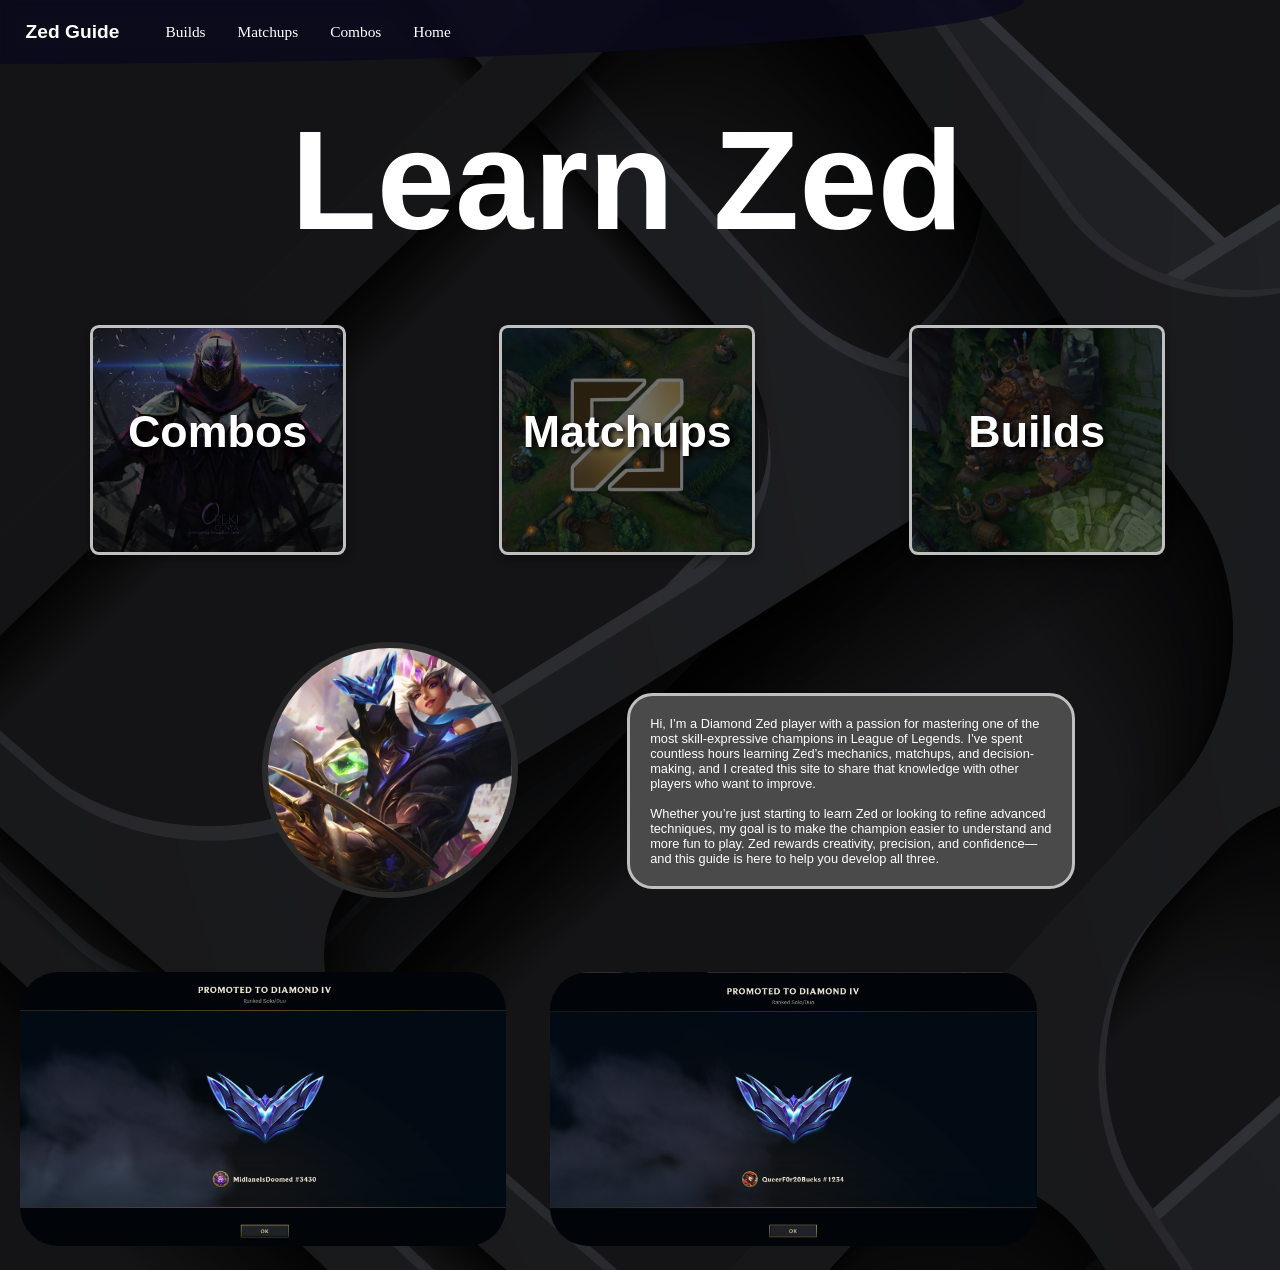
==== index.html @ 75ffbb1b "move files" ====
<!DOCTYPE html>
<html lang="en">
<head>
    <meta charset="UTF-8">
    <meta name="viewport" content="width=device-width, initial-scale=1.0">
    <title>Zed Guide</title>
    <link rel="stylesheet" href="style.css">
    <script src="logic.js" defer></script>
</head>
<body id="background">
    <header id="header">
        <div id="navbar">
            <p>Zed Guide</p>
            <a href="builds.html">Builds</a>
            <a href="matchups.html">Matchups</a>
            <a href="combos.html">Combos</a>
            <a href="index.html">Home</a>
        </div>
    </header>

    <section id="first-section">
        <h1 id="page-title">Learn Zed</h1>
    </section>

    <div id="subhead-container">
        <a class="subhead-group combos" href="combos.html">
            <span class="subhead-links">Combos</span>
        </a>

        <a class="subhead-group matchups" href="matchups.html">
             <span class="subhead-links">Matchups</span>
        </a>

        <a class="subhead-group builds" href="builds.html">
             <span class="subhead-links">Builds</span>
        </a>
    </div>
    <section id="about-me">
       
        <img id="profile-image" src="images/tiktok profileimg.png" alt="">
        <p id="about-me-text">Hi, I’m a Diamond Zed player with a passion for mastering one of the most skill-expressive champions in League of Legends. I’ve spent countless hours learning Zed’s mechanics, matchups, and decision-making, and I created this site to share that knowledge with other players who want to improve. <br> <br>

            Whether you’re just starting to learn Zed or looking to refine advanced techniques, my goal is to make the champion easier to understand and more fun to play. Zed rewards creativity, precision, and confidence—and this guide is here to help you develop all three.</p>

        <div id="dia-img-container">
            <img id="main-acc-dia" src="images/main-acc-dia.png" alt="">
            <img id="second-acc-dia" src="images/second-acc-dia.png" alt="">
        </div>
    </section>

</html>
---- style.css ----
* {
    margin: 0;
    padding: 0;
    box-sizing: border-box;
}

html, body {
    width: 100%;
    height: 100%;
}

html {
    scroll-behavior: smooth;
    scroll-padding-top: 10vh;
}

#navbar {
    display: flex;
    align-items: center;

    z-index: 1000;
    top: 0%;

    width: 80%;
    height: 5vw;
    
    background-color: rgb(16, 16, 33);
    border-bottom-right-radius: 100% ;
    color: white;
  
    gap: 1vw;
    background: rgba(10,10,30,0.85);
    backdrop-filter: blur(8px);
}

#navbar p {
    font-family: Arial, Helvetica, sans-serif;
    font-size: 1.5vw;
    font-weight: bolder;
    
    padding-left: 2vw;
    padding-right: 1.1vw;
}

#navbar a {
    font-family: Georgia, 'Times New Roman', Times, serif;
    text-decoration: none;
    color: white;
    font-size: 1.2vw;

    padding-left: 1.5vw;
    gap: 1vw;
}

#navbar a:hover {
    color: aqua;
    transform: scale(1.03);
}

#navbar a:active {
    transform: scale(1);
}

#background {
    background-image: url(images/dark-background-abstract-background-network-3d-background-3840x2160-8324.png);
    width: 98vw;
    /* height: 100vh; */
}

#header {
    position: fixed;
    top: 0;
    
    display: flex;
    margin-top: 0%;

    width: 100%;

    color: white;

    z-index: 2;
}




#first-section {
    margin-top: 80px;

}

#page-title {
    margin-top: 8%;
    color: white;
    text-align: center;
    font-size: 11vw;
    font-family: 'Franklin Gothic Medium', 'Arial Narrow', Arial, sans-serif;
}

/* #region Subhead */

#subhead-container {
    justify-content: center;
    margin-top: 5%;

    display: flex;
    gap: 12vw;
}

.subhead-group {
    position: relative;
    border: solid silver;
    border-radius: 0.7vw;

    width: 20vw;
    height: 18vw;
    
    text-align: center;
    text-decoration: none;

    
    background-position: center;
    background-size: cover;

    padding-top: 6.2%;
    padding-left: 1%;
    padding-right: 1%;
    transition: 0.3s;
    box-shadow: 0 4px 10px rgba(0,0,0,0.3);

    overflow: hidden;
    transition: transform 0.3s, box-shadow 0.3s;
}

.subhead-group::before {
    content: "";
    position: absolute;
    inset: 0;
    background: rgba(0,0,0,0.55);
    transition: 0.3s;
}

.subhead-links {
    position: relative;
    z-index: 2;

    color: white;
    font-size: 3.5vw;
    font-weight: bold;
    font-family: Arial, Helvetica, sans-serif;

    text-shadow: 3px 2px 5px black;

    transition: color 0.3s;
}

.subhead-group:hover {
     transform: scale(1.05);
    box-shadow:
        0 0 10px rgba(0,255,255,0.5),
        0 0 20px rgba(0,255,255,0.4),
        0 0 40px rgba(0,255,255,0.3);
}

.subhead-group:hover::before {
    background: rgba(0,0,0,0.25);
}   

.subhead-group:hover .subhead-links {
    font-family:Georgia, 'Times New Roman', Times, serif;
    color: aqua;
    text-shadow:
        0 0 5px aqua,
        0 0 10px aqua,
        0 0 20px aqua;
}

.combos {
    background-image: url(images/zed.combos.webp);
}

.matchups {
    background-image: url(images/midlane.jpeg);
}

.builds {
    background-image: url(images/LoL-shopkeeper-blue.jpg);
}


/* #endregion */ 

#about-me {
    height: 41vw;
    width: 98vw;
}

#profile-image {
    position: absolute;
    margin-top: -4%;
    margin-left: 20.5%;

    width: 20vw;
    height: 20vw;

    border-radius: 13vw;
    border: solid rgb(42, 42, 42) 6px;

}

#about-me-text {
 
    margin-left: 50%;
    margin-top: 11%;

    width: 35vw;

    color: white;
    font-family: 'Franklin Gothic Medium', 'Arial Narrow', Arial, sans-serif;
    font-size: 1vw;
    background-color: rgb(74, 74, 74);
    
    padding: 20px 20px;
    border: solid silver;
    border-radius: 2vw;
}

#dia-img-container {
    justify-self: center;
    margin-top: 5%;
}

#dia-img-container img {
    width: 38vw;
    height: auto;

    margin: 20px;
    border-radius: 3vw;
}

/* #main-acc-dia:hover {
 transition: 0.3s;

 border: solid silver;
}

#second-acc-dia:hover {
    transition: 0.3s;
   
    border: solid silver;  
} */

/* #about-me-hyperlink {
    display: flex;
    justify-self: center;
    justify-content: center;
    align-items: center;    

    width: 8vw;
    height: 8vw;

    background-color: rgb(21, 21, 21);
    padding: 5px 5px;
    border-radius: 20vw;
    border: solid  rgb(77, 14, 95) 3.5px;

    font-size: 1.4vw;
    font-family: 'Franklin Gothic Medium', 'Arial Narrow', Arial, sans-serif;
    color: rgb(77, 14, 95);
    text-decoration: none;

    opacity: 0.9;

    z-index: 1;
}

#about-me-hyperlink:hover {
    opacity: 1;
    transform: scale(1.02);
    transition: 0.1s ease-out;
} */

/* section {
    scroll-margin-top: 12vh;
} */
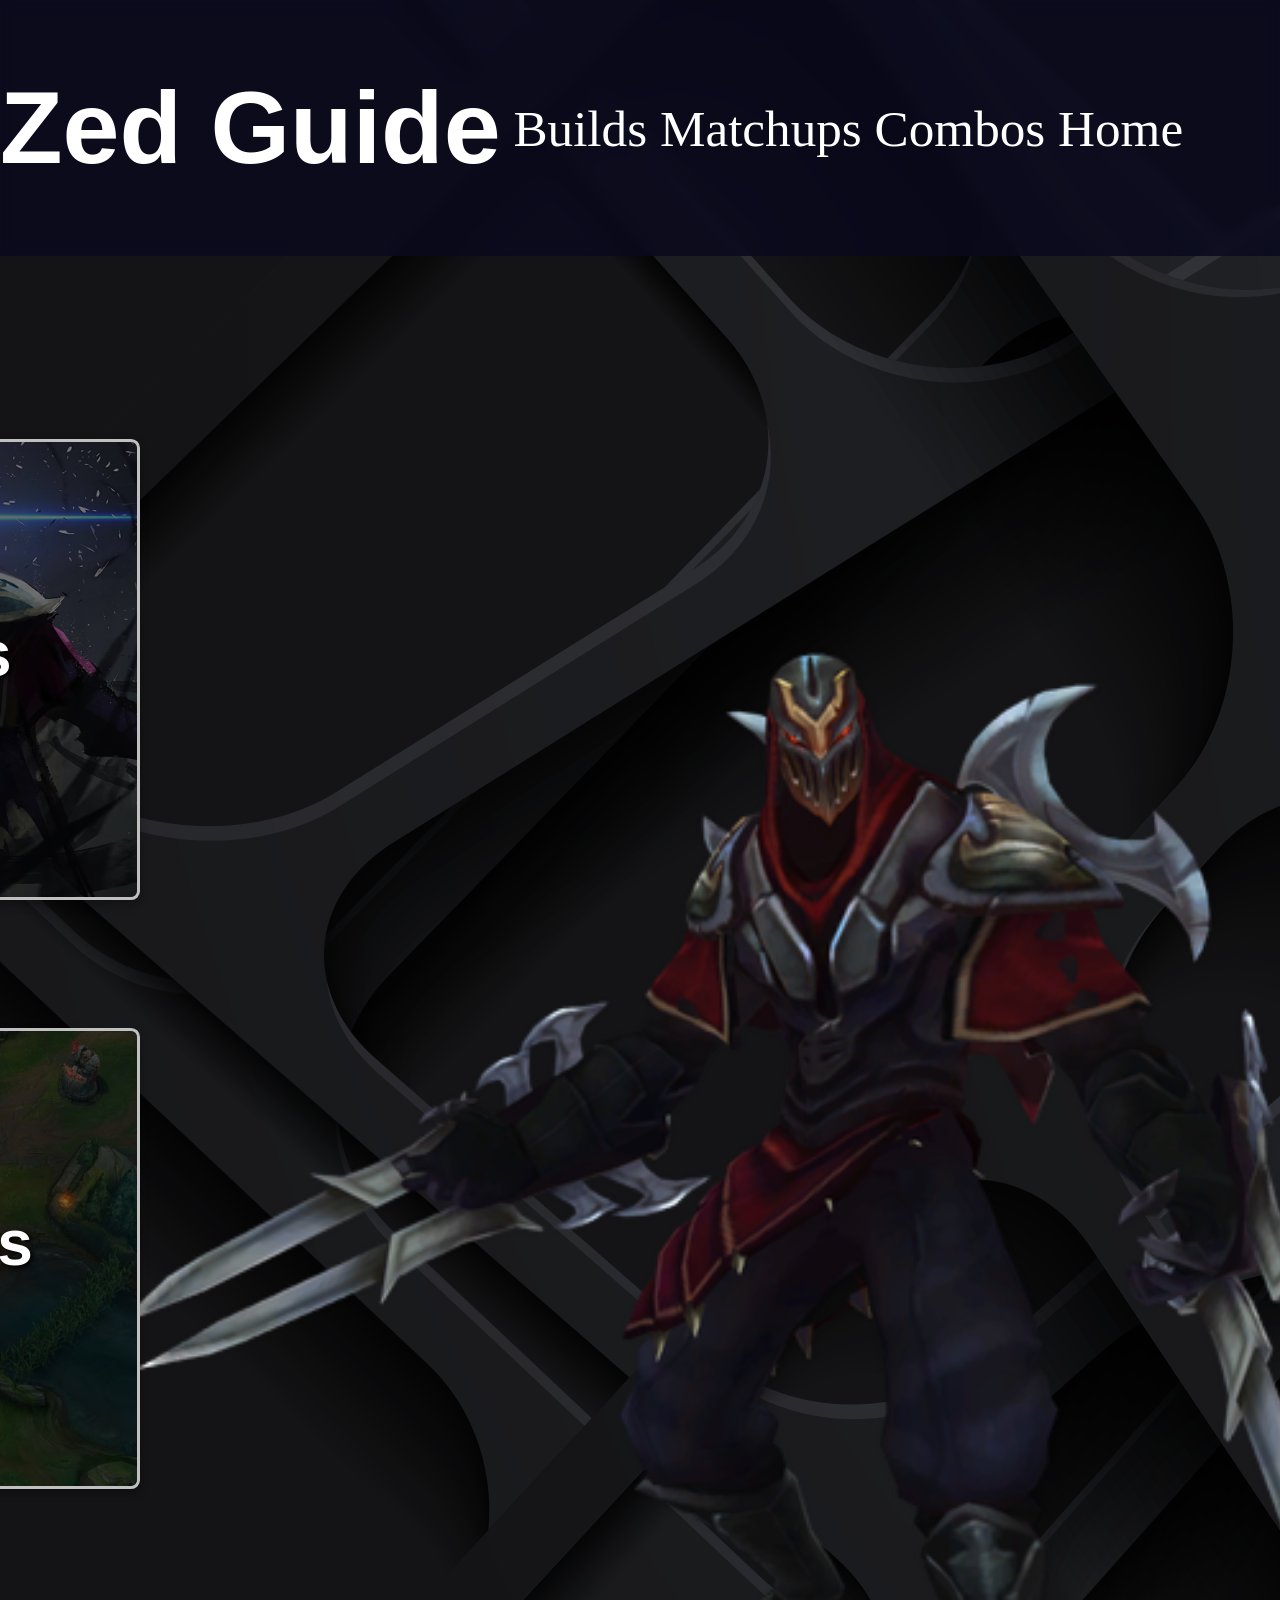
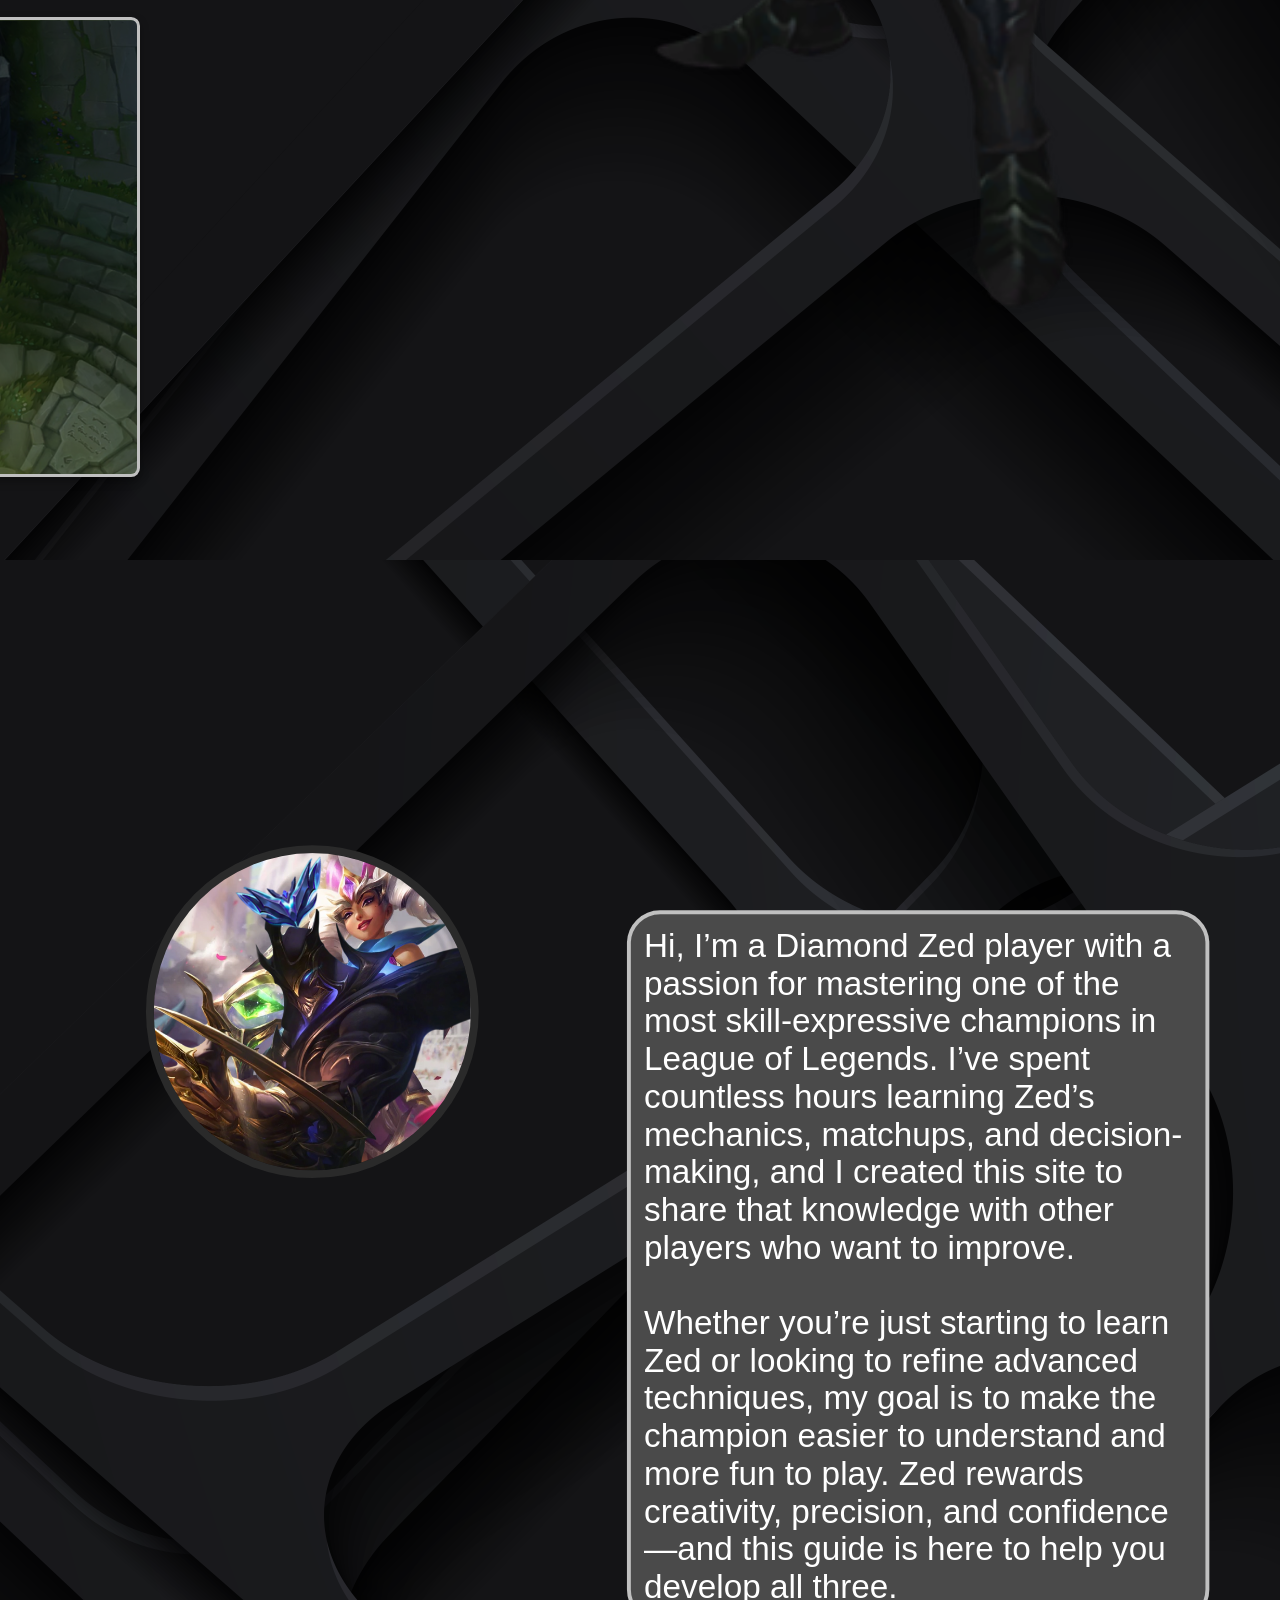
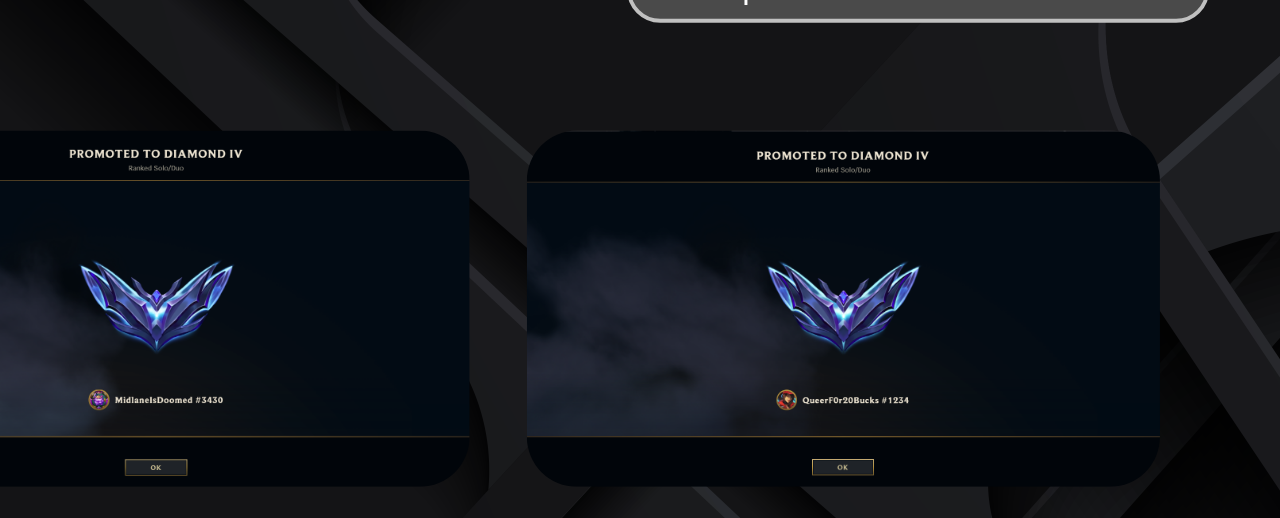
==== commit e25a3294: "Mobile" ====
--- a/index.html
+++ b/index.html
@@ -35,6 +35,9 @@
              <span class="subhead-links">Builds</span>
         </a>
     </div>
+
+    <img class="zed-img" src="images/510px-Zed_Render.png" alt="">
+
     <section id="about-me">
        
         <img id="profile-image" src="images/tiktok profileimg.png" alt="">
--- a/style.css
+++ b/style.css
@@ -1,3 +1,4 @@
+/* #region-Header */
 
 * {
     margin: 0;
@@ -82,9 +83,6 @@
     z-index: 2;
 }
 
-
-
-
 #first-section {
     margin-top: 80px;
 
@@ -97,6 +95,8 @@
     font-size: 11vw;
     font-family: 'Franklin Gothic Medium', 'Arial Narrow', Arial, sans-serif;
 }
+
+/* #endregion */
 
 /* #region Subhead */
 
@@ -176,6 +176,10 @@
         0 0 20px aqua;
 }
 
+.zed-img {
+    display: none;
+}
+
 .combos {
     background-image: url(images/zed.combos.webp);
 }
@@ -188,8 +192,9 @@
     background-image: url(images/LoL-shopkeeper-blue.jpg);
 }
 
-
 /* #endregion */ 
+
+/* #region About me */
 
 #about-me {
     height: 41vw;
@@ -239,48 +244,93 @@
     border-radius: 3vw;
 }
 
-/* #main-acc-dia:hover {
- transition: 0.3s;
-
- border: solid silver;
-}
-
-#second-acc-dia:hover {
-    transition: 0.3s;
+/* #endregion */
+
+/* #region Mobile layout */
+
+@media (max-width: 1325px) {
+
+    /* #region Mobile Header */
+
+    #navbar {
+        height: 20vw;
+        width: 100%;
+        border-bottom-right-radius: 0%;
+        
+    }
+
+    #navbar p {
+        font-size: 8vw;
+        padding-right: 0vw;
+        padding-left: 0vw;
+    }
+
+    #navbar a {
+        font-size: 4vw;
+        gap: 0vw;
+        padding-left: 0%;
+    }
+
+    #page-title {
+        display: none;
+    }
+
+    /* #endregion */
+
+    /* #region-subhead */
    
-    border: solid silver;  
-} */
-
-/* #about-me-hyperlink {
-    display: flex;
-    justify-self: center;
-    justify-content: center;
-    align-items: center;    
-
-    width: 8vw;
-    height: 8vw;
-
-    background-color: rgb(21, 21, 21);
-    padding: 5px 5px;
-    border-radius: 20vw;
-    border: solid  rgb(77, 14, 95) 3.5px;
-
-    font-size: 1.4vw;
-    font-family: 'Franklin Gothic Medium', 'Arial Narrow', Arial, sans-serif;
-    color: rgb(77, 14, 95);
-    text-decoration: none;
-
-    opacity: 0.9;
-
-    z-index: 1;
-}
-
-#about-me-hyperlink:hover {
-    opacity: 1;
-    transform: scale(1.02);
-    transition: 0.1s ease-out;
-} */
-
-/* section {
-    scroll-margin-top: 12vh;
-} */+    #subhead-container {
+        margin-top: 35%;
+        display: flex;
+        flex-wrap: wrap;  
+        width: 70vw;   
+        justify-self: center; 
+        text-align: center;
+        gap: 10vw;  
+        margin-left: -45%;
+    }
+
+    .subhead-group {
+        padding-top: 19.5%;
+        width: 40vw;
+        height: 36vw;
+        z-index: 1;
+    }
+
+    .subhead-links {
+        font-size: 5vw;
+    }
+
+    .zed-img {
+        position: absolute;
+        display: block;
+        height: 100vw;
+        width: auto;
+        top: 50vw;
+        right: -10%;
+        z-index: 0;
+    }
+
+    /* #endregion */
+
+    /* #region Mobile About me */
+
+    #about-me {
+        transform: scale(1.3);
+        margin-top: 40vw;
+    }
+
+    #profile-img {
+        
+        border: 3px;
+    }
+
+    #about-me-text {
+        padding: 10px 10px;
+        font-size: 2vw;
+    }
+
+    /* #endregion */
+}
+
+/* #endregion */
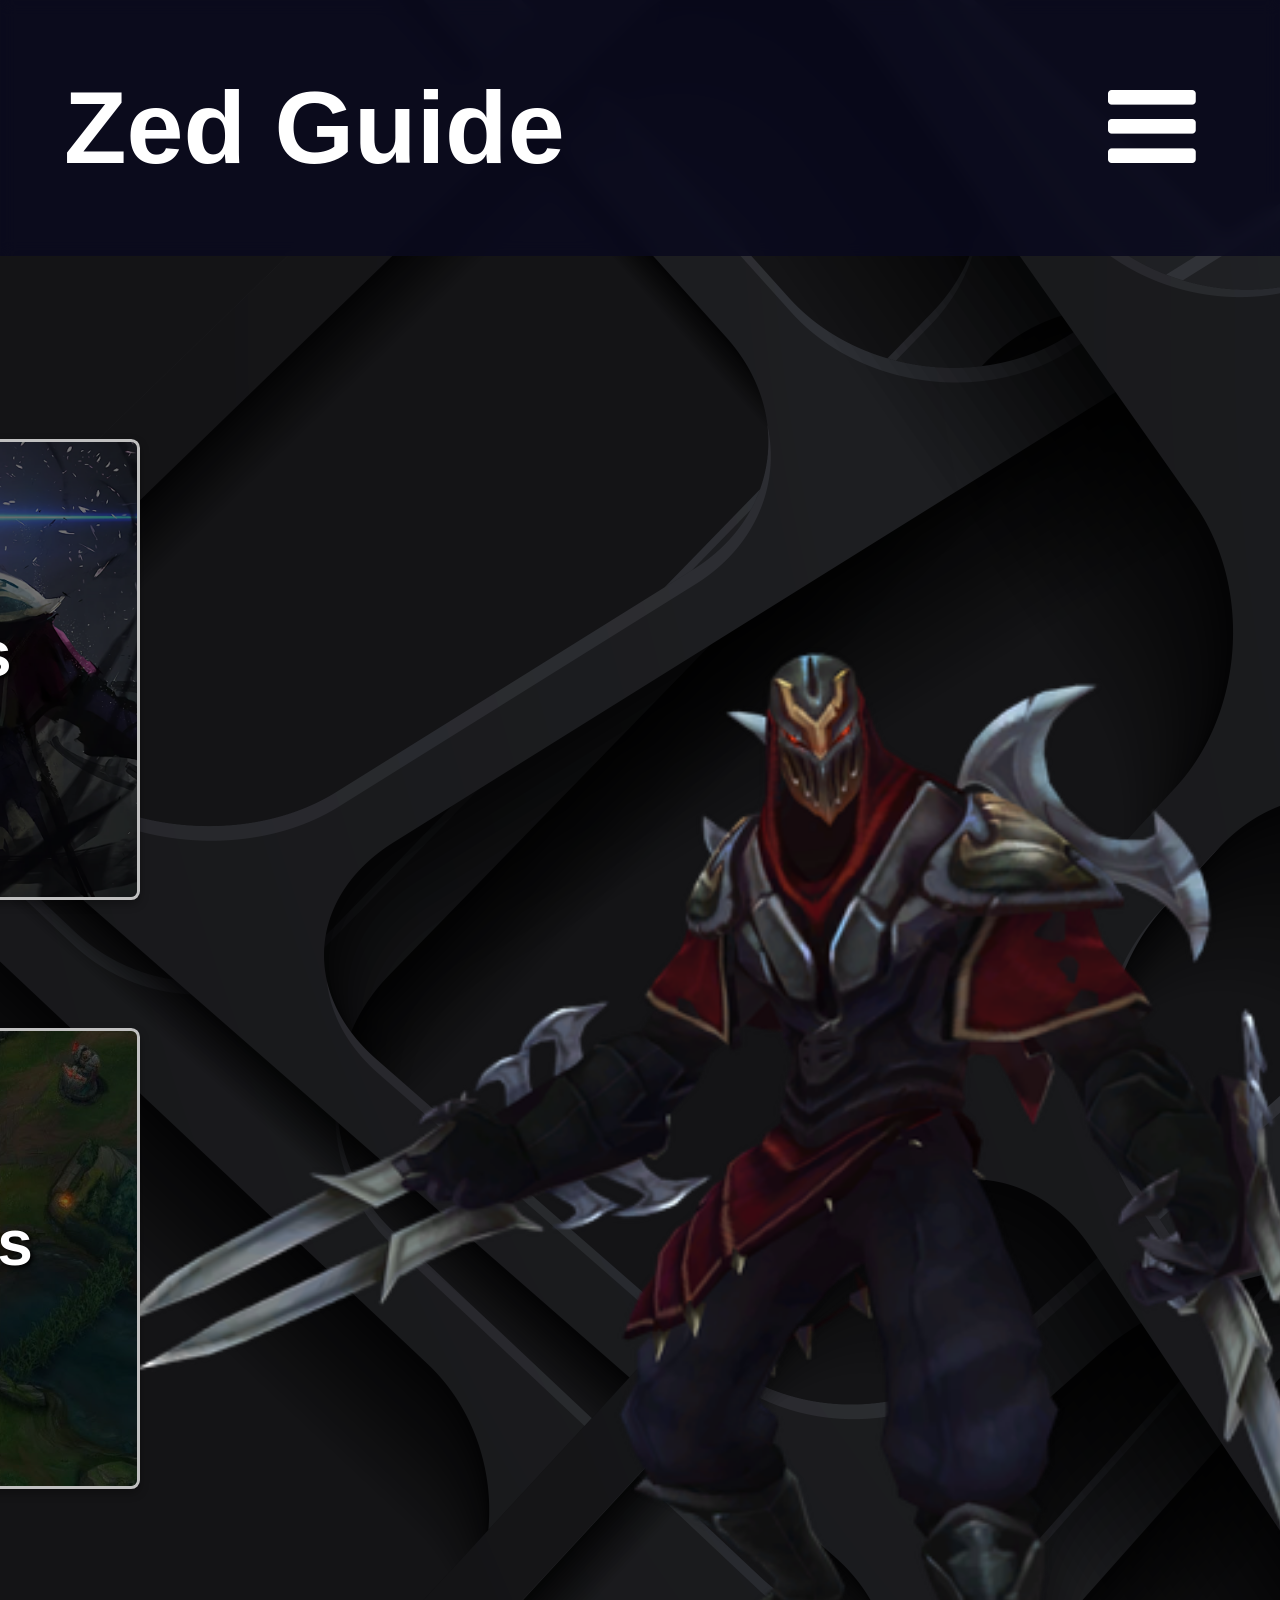
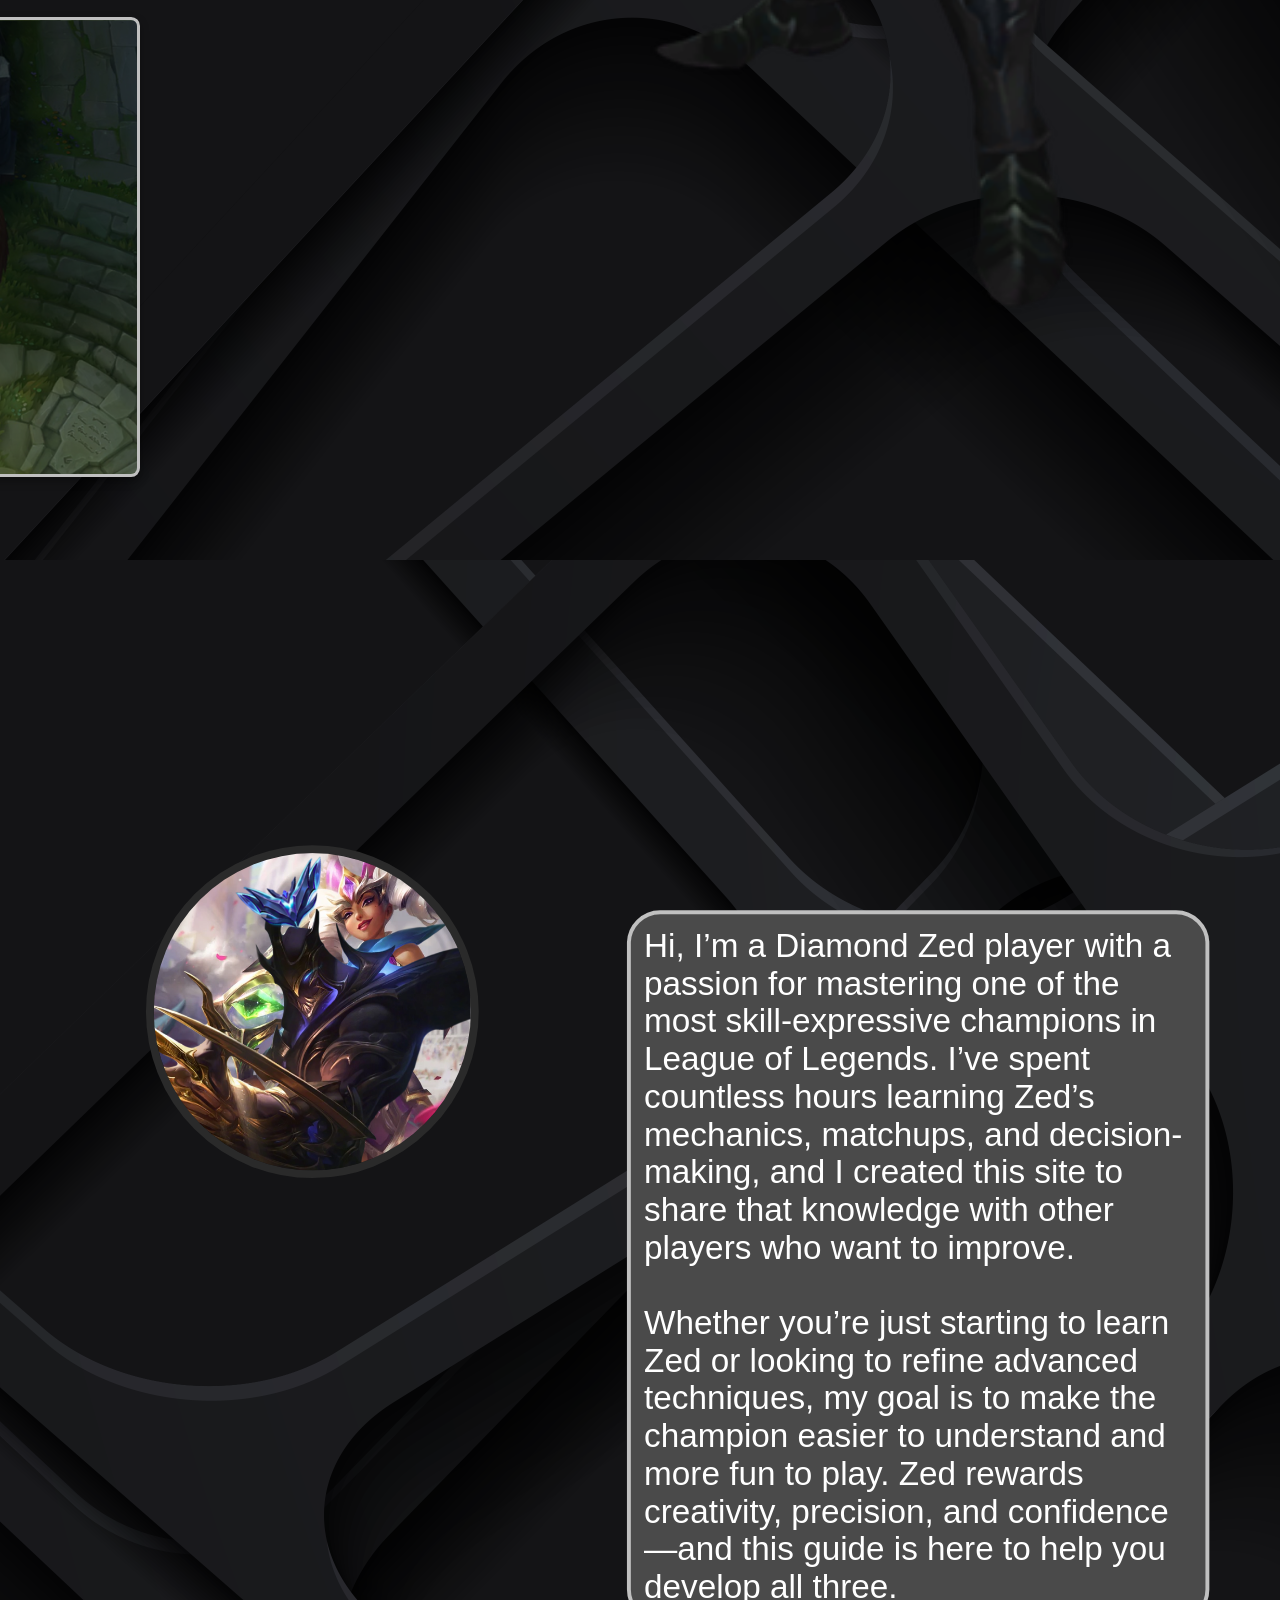
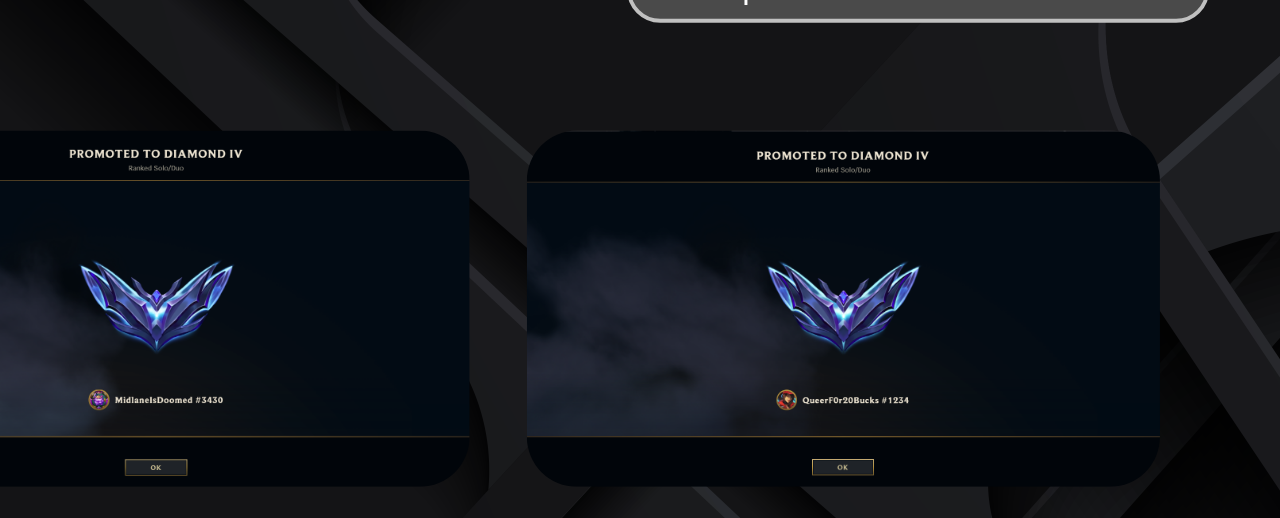
==== commit 7b9938ce: "hamburger button" ====
--- a/index.html
+++ b/index.html
@@ -5,16 +5,22 @@
     <meta name="viewport" content="width=device-width, initial-scale=1.0">
     <title>Zed Guide</title>
     <link rel="stylesheet" href="style.css">
+    <link rel="stylesheet" href="https://cdnjs.cloudflare.com/ajax/libs/font-awesome/4.7.0/css/font-awesome.min.css">
     <script src="logic.js" defer></script>
 </head>
 <body id="background">
     <header id="header">
         <div id="navbar">
-            <p>Zed Guide</p>
-            <a href="builds.html">Builds</a>
-            <a href="matchups.html">Matchups</a>
-            <a href="combos.html">Combos</a>
-            <a href="index.html">Home</a>
+                <a href="index.html" class="active">Zed Guide</a>
+            <div id="mylinksID" class="mylinks-hidden">
+                <a href="builds.html">Builds</a>
+                <a href="matchups.html">Matchups</a>
+                <a href="combos.html">Combos</a>
+            </div>
+            <a href="javascript:void(0);"  id="iconID" class="icon-hidden" onclick="myFunction()">
+                <i class="fa fa-bars"></i>
+              </a>
+            
         </div>
     </header>
 
--- a/style.css
+++ b/style.css
@@ -35,16 +35,27 @@
     backdrop-filter: blur(8px);
 }
 
-#navbar p {
+.active {
     font-family: Arial, Helvetica, sans-serif;
     font-size: 1.5vw;
     font-weight: bolder;
+    text-decoration: none;
+    color: white;
+
     
     padding-left: 2vw;
     padding-right: 1.1vw;
 }
 
-#navbar a {
+.icon-hidden {
+    display: none;
+}
+
+.icon-show {
+    display: none;
+}
+
+.mylinks-hidden a {
     font-family: Georgia, 'Times New Roman', Times, serif;
     text-decoration: none;
     color: white;
@@ -54,12 +65,12 @@
     gap: 1vw;
 }
 
-#navbar a:hover {
+.mylinks-hidden a:hover {
     color: aqua;
     transform: scale(1.03);
 }
 
-#navbar a:active {
+.mylinks-hidden a:active {
     transform: scale(1);
 }
 
@@ -259,16 +270,82 @@
         
     }
 
-    #navbar p {
+    .active {
         font-size: 8vw;
         padding-right: 0vw;
         padding-left: 0vw;
-    }
-
-    #navbar a {
+        margin-left: 5%;
+    }
+
+  
+    .mylinks-hidden {
+        position: absolute;
+        opacity: 0;
+        pointer-events: none;
+        transform: translateX(100%);
+        transition: transform 0.4s ease, opacity 0.4s ease;    
+    }
+
+    .mylinks-show {
+        display: grid;
+        align-items: center;
+        width: 30vw;
+        height: 40vw;
+        background-color: rgb(18, 18, 18, 0.9);
+        bottom: -200%;
+        right: 0%;
+        opacity: 1;
+        position: absolute;
+        transform: translateX(0);
+        transition: transform 0.4s ease, opacity 0.4s ease;
         font-size: 4vw;
-        gap: 0vw;
-        padding-left: 0%;
+        border-bottom-left-radius: 20px;
+        border: rgb(43, 42, 42) solid 5px;
+        border-top: rgb(18, 18, 18);
+    }
+
+    .mylinks-show * {
+        text-decoration: none;
+        color: white;
+        font-family: Arial, Helvetica, sans-serif;
+        background-color: rgb(31, 32, 32);
+        width: fit-content;
+        padding-left: 1.5vw ;
+        padding-right: 1.5vw;
+        padding-top: 1.5vw;
+        padding-bottom: 1.5vw;
+        margin-left: 10%;
+        border: silver solid ;
+        border-radius: 20px;
+    }
+
+    .mylinks-hidden * {
+        opacity: 0;
+    }   
+
+    .icon-hidden {
+        position: absolute;
+        right: 5%;
+        display: block;
+        font-size: 8vw;
+        color: white;
+        padding-left: 20px;
+        padding-right: 20px;
+    }
+
+    .icon-show {
+        position: absolute;
+        right: 5%;
+        display: block;
+        font-size: 8vw;
+        color: white;
+        padding-left: 20px;
+        padding-right: 20px;
+    }
+
+    .icon:active {
+        color: #ddd;
+        transform: scale(1.03);
     }
 
     #page-title {
